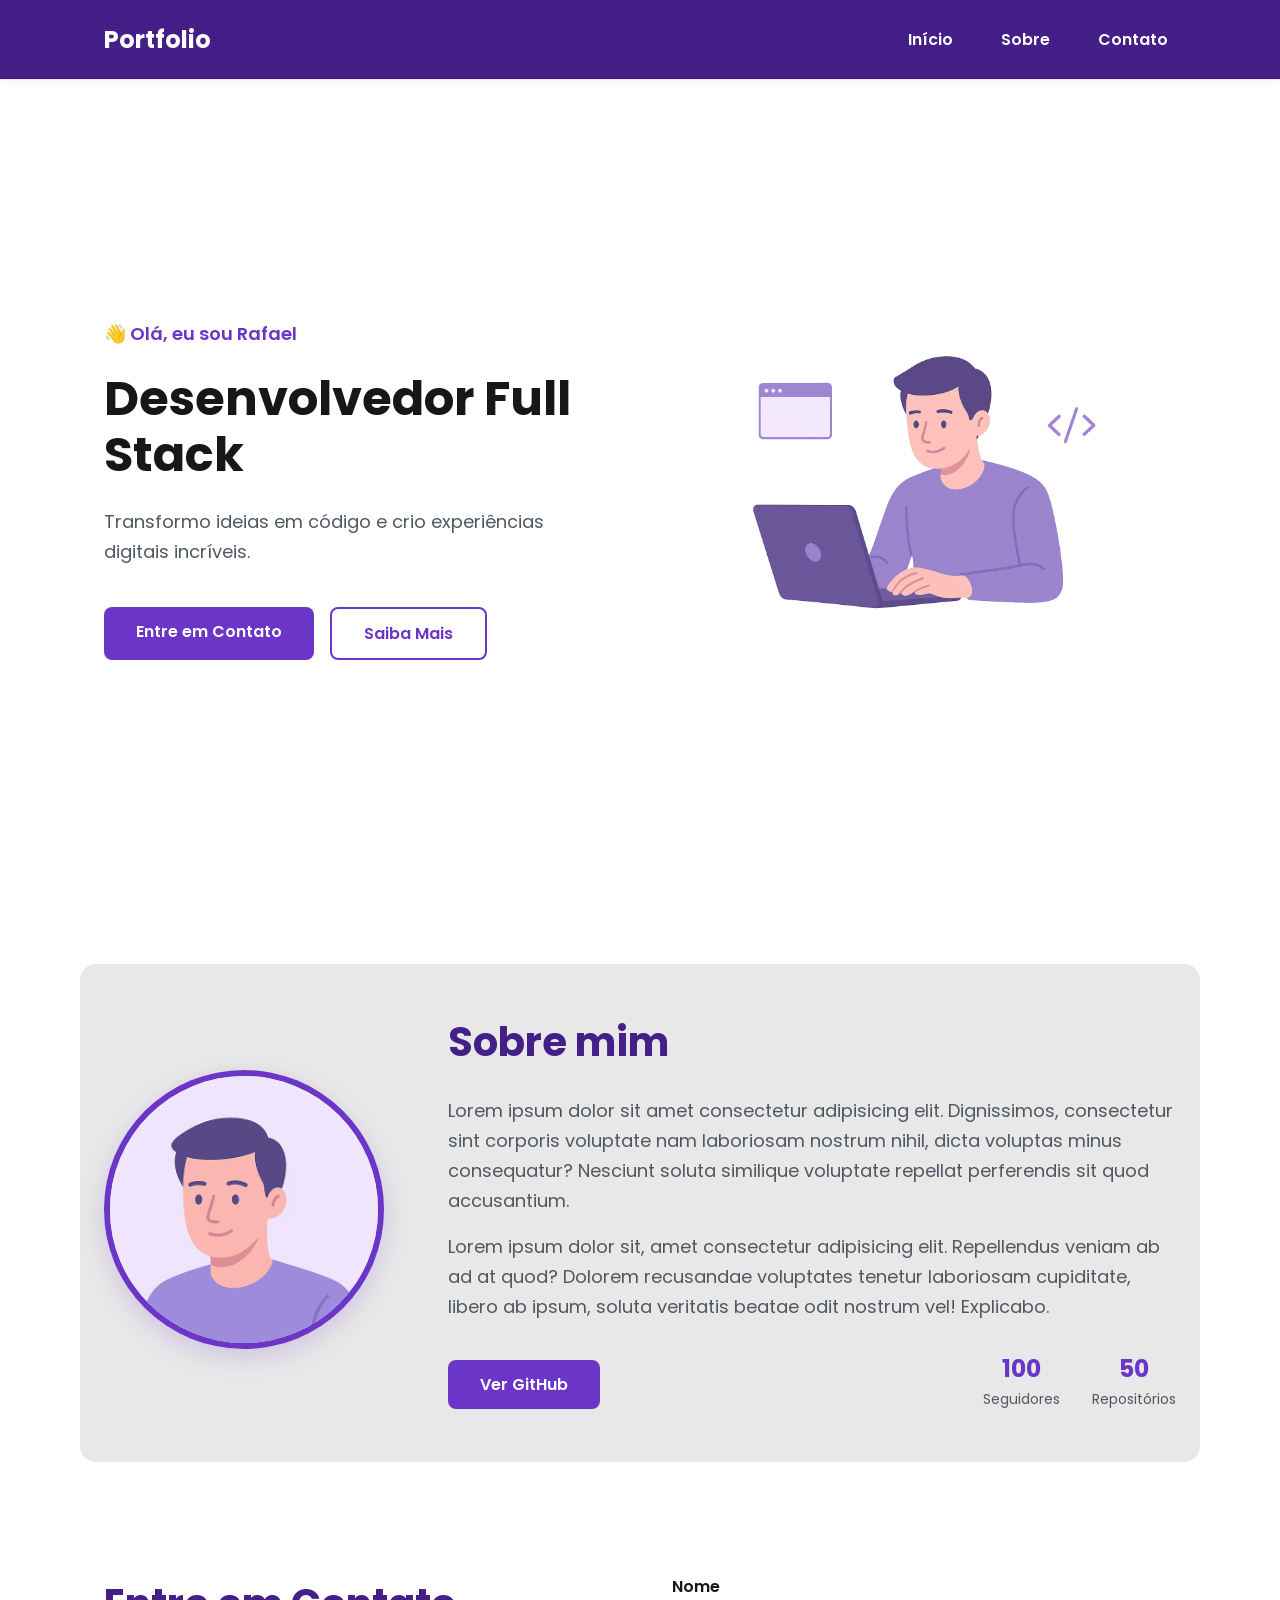
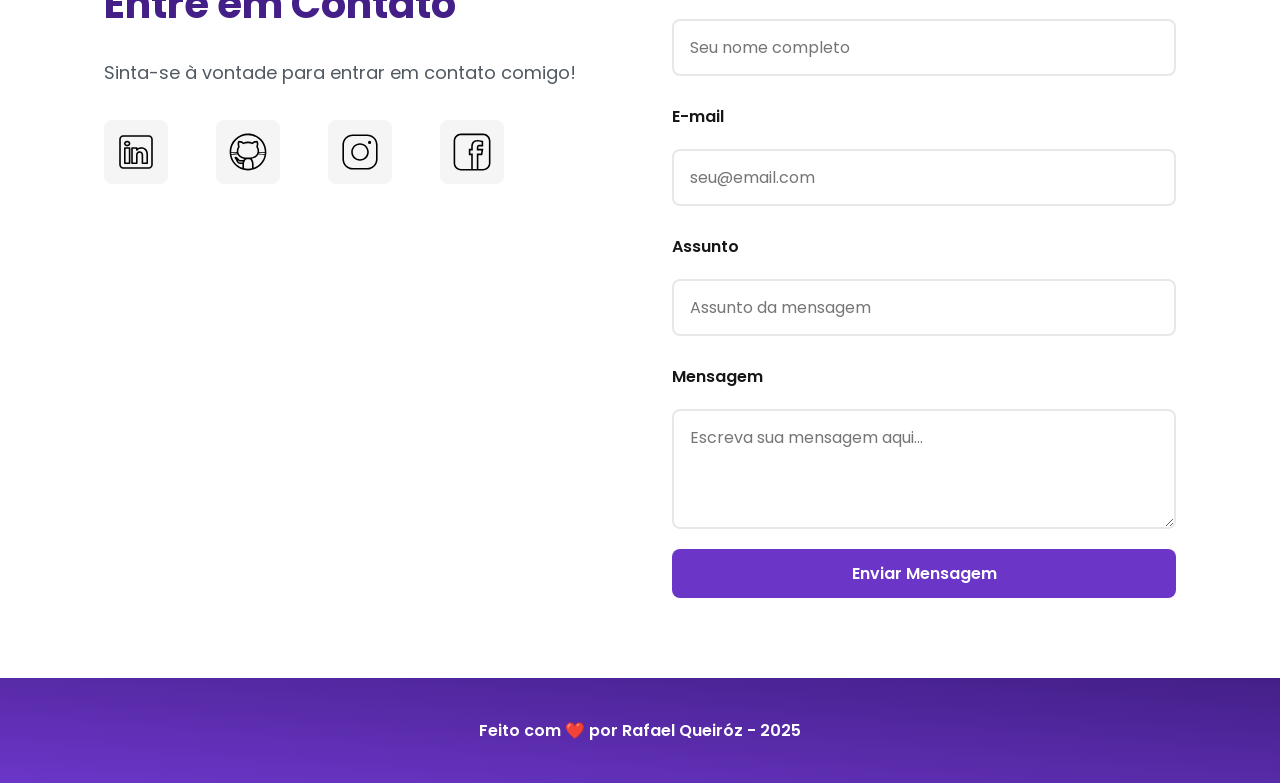
==== index.html @ d03b8c52 ":bug: Correção do HTML" ====
<!DOCTYPE html>
<html lang="pt-br">

<head>

    <!-- Servidores de Fontes do Google -->
    <link rel="preconnect" href="https://fonts.googleapis.com">
    <link rel="preconnect" href="https://fonts.gstatic.com" crossorigin>

    <!-- Fonte do Google - Poppins -->
    <link href="https://fonts.googleapis.com/css2?family=Poppins&display=swap" rel="stylesheet">

    <meta charset="UTF-8">
    <meta name="viewport" content="width=device-width, initial-scale=1.0">
    
    <!-- Meta Tags Essenciais -->
    <meta name="description" content="Portfólio de Rafael Queiróz, desenvolvedor Full Stack especializado em criar experiências digitais incríveis. Conheça meus projetos e entre em contato.">
    <meta name="author" content="Rafael Queiróz">
    <meta name="robots" content="index, follow">
    <meta name="theme-color" content="#6366f1">

    <!-- Favicon -->
    <link rel="icon" type="image/svg+xml" href="./assets/img/favicon.svg" />

    <!-- Link para o arquivo CSS -->
    <link rel="stylesheet" href="./assets/css/styles.css" />

    <title>Portfólio do Rafael</title>
    
</head>

<body>
    <!-- MENU -->
    <header class="flex menu_container">
        <div class="menu_content">
            <div id="titulo">
                <a href="#">Portfolio</a>
            </div>
            <nav>
                <ul class="flex menu_list">
                    <li><a href="#hero">Início</a></li>
                    <li><a href="#about">Sobre</a></li>
                    <li><a href="#contact">Contato</a></li>
                </ul>
            </nav>
        </div>
    </header>

    <main>
        <!-- HERO -->
        <section id="hero" class="hero_container">
            <div class="hero_content">
                <h4>👋 Olá, eu sou Rafael</h4>
                <h1>Desenvolvedor Full Stack</h1>
                <p>Transformo ideias em código e crio experiências digitais incríveis.</p>
                <div class="hero_buttons">
                    <a href="#contact" class="botao">Entre em Contato</a>
                    <a href="#about" class="botao-outline">Saiba Mais</a>
                </div>
            </div>
            <figure class="hero_image">
                <img 
                    src="./assets/img/dev_man.svg" 
                    alt="Ilustração de desenvolvedor trabalhando"
                    class="illustration float-animation"
                >
            </figure>
        </section>

        <!-- ABOUT -->
        <section id="about" class="about_container">
            <figure class="about_image">
                <img src="./assets/img/avatar_dev_man.svg" alt="Avatar do desenvolvedor">
            </figure>
            <div class="about_content">
                <h2>Sobre mim</h2>
                <p>Lorem ipsum dolor sit amet consectetur adipisicing elit. Dignissimos, consectetur sint corporis
                    voluptate nam laboriosam nostrum nihil, dicta voluptas minus consequatur? Nesciunt soluta similique
                    voluptate repellat perferendis sit quod accusantium.</p>
                <p>Lorem ipsum dolor sit, amet consectetur adipisicing elit. Repellendus veniam ab ad at quod? Dolorem
                    recusandae voluptates tenetur laboriosam cupiditate, libero ab ipsum, soluta veritatis beatae odit
                    nostrum vel! Explicabo.</p>
                <div class="about_stats">
                    <a href="${perfil.html_url}" target="_blank" class="botao">Ver GitHub</a>
                    <div class="stats-wrapper">
                        <div class="stat-item">
                            <p class="stat-number">100</p>
                            <p class="stat-label">Seguidores</p>
                        </div>
                        <div class="stat-item">
                            <p class="stat-number">50</p>
                            <p class="stat-label">Repositórios</p>
                        </div>
                    </div>
                </div>
            </div>
        </section>

        <!-- CONTACT -->
        <section id="contact" class="contact_container">
            <div class="contact_info">
                <h4>Entre em Contato</h4>
                <p>Sinta-se à vontade para entrar em contato comigo!</p>
                <div class="social_container">
                    <a href="#" target="_blank" class="social_icon">
                        <img src="./assets/img/linkedin.svg" alt="LinkedIn">
                    </a>
                    <a href="#" target="_blank" class="social_icon">
                        <img src="./assets/img/github.svg" alt="GitHub">
                    </a>
                    <a href="#" target="_blank" class="social_icon">
                        <img src="./assets/img/instagram.svg" alt="Instagram">
                    </a>
                    <a href="#" target="_blank" class="social_icon">
                        <img src="./assets/img/facebook.svg" alt="Facebook">
                    </a>
                </div>
            </div>

            <form id="formulario">

                <label for="nome">Nome</label>
                <input id="nome" name="nome" type="text" placeholder="Seu nome completo">
                <span id="txtNome"></span>

                <label for="email">E-mail</label>
                <input id="email" name="email" type="email" placeholder="seu@email.com">
                <span id="txtEmail"></span>

                <label for="assunto">Assunto</label>
                <input id="assunto" name="assunto" type="text" placeholder="Assunto da mensagem">
                <span id="txtAssunto"></span>

                <label for="mensagem">Mensagem</label>
                <textarea id="mensagem" name="mensagem" placeholder="Escreva sua mensagem aqui..."></textarea>

                <button class="botao" type="submit">Enviar Mensagem</button>
            </form>
        </section>
    </main>

    <!-- FOOTER -->
    <footer>
        Feito com ❤️ por Rafael Queiróz - 2025
    </footer>

</body>

</html>
---- assets/css/styles.css ----
/* === RESET === */
* {
    margin: 0;
    padding: 0;
    box-sizing: border-box;
    text-decoration: none;
    outline: none;
    font-family: 'Poppins', sans-serif;
}

/* === VARIÁVEIS === */
:root {
    /* Cores */
    --purple-50:  #f4eaff; 
    --purple-100: #e9dcfa; 
    --purple-200: #cdb3f0; 
    --purple-300: #b186e5; 
    --purple-400: #9460db; 
    --purple-500: #6b36c8; 
    --purple-600: #5b2ca0; 
    --purple-700: #4c2177; 
    --purple-800: #441f88; 
    --purple-900: #2a0e4d; 
    --gray-100: #f5f5f5;
    --gray-200: #e8e8e8;
    --gray-400: #505861;
    --black-800: #171717;
    --white: #ffffff;
    --error: #e63946;

    /* Sombras */
    --shadow-sm: 0 0.125rem 0.5rem #0000000D;
    --shadow-md: 0 0.25rem 0.75rem #6B36C84D;
    --shadow-lg: 0 0.5rem 1.5rem #6B36C833;
    --shadow-focus: 0 0 0 0.1875rem #6B36C81A;
}

/* === ESTILOS GLOBAIS === */
html {
    scroll-behavior: smooth;
}

body {
    display: flex;
    flex-direction: column;
    min-height: 100vh;
    background-color: var(--white);
    color: var(--black-800);
}

main {
    flex: 1;
}

button,
a {
    cursor: pointer;
}

/* === BOTÕES === */
.botao,
.botao-outline {
    padding: 0.75rem 2rem;
    border-radius: 0.5rem;
    font-size: 1rem;
    font-weight: 600;
    text-align: center;
    transition: all 0.3s ease;
}

.botao {
    border: none;
    color: var(--white);
    background-color: var(--purple-500);
}

.botao:hover {
    background-color: var(--purple-800);
    transform: translateY(-0.125rem);
    box-shadow: var(--shadow-md);
}

.botao-outline {
    border: 0.125rem solid var(--purple-500);
    color: var(--purple-500);
    background-color: transparent;
}

.botao-outline:hover {
    background-color: var(--purple-500);
    color: var(--white);
    transform: translateY(-0.125rem);
    box-shadow: var(--shadow-md);
}

/* === MENU === */
.menu_container {
    position: sticky;
    top: 0;
    width: 100%;
    height: 5rem;
    background-color: var(--purple-800);
    border-bottom: 0.0625rem solid var(--gray-200);
    box-shadow: var(--shadow-sm);
    z-index: 1000;
}

.menu_content {
    display: flex;
    justify-content: space-between;
    align-items: center;
    width: 70rem;
    height: 100%;
    padding: 0 1.5rem;
    margin: 0 auto;
}

.menu_container a {
    font-weight: 600;
    color: var(--white);
    transition: color 0.3s ease;
}

.menu_container a:hover {
    color: var(--purple-100);
}

#titulo a {
    font-size: 1.5rem;
    font-weight: 700;
    color: var(--white);
}

.menu_list {
    display: flex;
    list-style: none;
    gap: 2rem;
}

.menu_list a {
    padding: 0.5rem;
}

/* === SEÇÕES (ESTILOS COMUNS) === */
.hero_container,
.about_container,
.contact_container {
    max-width: 70rem;
    margin: 0 auto;
    padding: 3rem 1.5rem;
    scroll-margin-top: 6rem;
}

/* === HERO === */
.hero_container {
    min-height: calc(100vh - 5rem);
    display: flex;
    align-items: center;
    gap: 4rem;
}

.hero_content {
    flex: 1;
    display: flex;
    flex-direction: column;
    gap: 1.5rem;
}

.hero_content h4 {
    font-size: 1.125rem;
    font-weight: 600;
    color: var(--purple-500);
}

.hero_content h1 {
    font-size: 3rem;
    font-weight: 700;
    line-height: 3.5rem;
    color: var(--black-800);
}

.hero_content p {
    font-size: 1.125rem;
    line-height: 1.875rem;
    color: var(--gray-400);
}

.hero_buttons {
    display: flex;
    gap: 1rem;
    margin-top: 1rem;
}

.hero_image {
    flex: 1;
    display: flex;
    justify-content: center;
    align-items: center;
}

.illustration {
    width: 100%;
    max-width: 100%;
    border-radius: 2rem;
}

/* Animação - Imagem Hero */
@keyframes float {

    0%,
    100% {
        transform: translateY(0);
    }

    50% {
        transform: translateY(-1.25rem);
    }
}

.float-animation {
    animation: float 3s ease-in-out infinite;
}

/* === ABOUT === */
.about_container {
    margin: 4rem auto;
    display: flex;
    align-items: center;
    gap: 4rem;
    background-color: var(--gray-200);
    border-radius: 1rem;
}

.about_image {
    flex: 0 0 17.5rem;
}

.about_image img {
    width: 100%;
    border: 0.375rem solid var(--purple-500);
    border-radius: 50%;
    box-shadow: var(--shadow-lg);
}

.about_content h2 {
    font-size: 2.5rem;
    font-weight: 700;
    margin-bottom: 1.5rem;
    color: var(--purple-800);
}

.about_content p {
    font-size: 1.125rem;
    line-height: 1.875rem;
    color: var(--gray-400);
    margin-bottom: 1rem;
}

.about_stats {
    display: flex;
    gap: 2rem;
    margin-top: 2rem;
    align-items: center;
}

.about_stats .botao {
    margin-right: auto;
}

.stat-item {
    text-align: center;
}

.stats-wrapper {
    display: flex;
    flex-direction: row;
    gap: 2rem;
}

.stats-wrapper .stat-number {
    font-size: 1.5rem;
    font-weight: 700;
    color: var(--purple-500);
    margin-bottom: 0;
}

.stats-wrapper .stat-label {
    font-size: 0.875rem;
    color: var(--gray-400);
    margin-bottom: 0;
}


/* === CONTACT === */
.contact_container {
    margin: 4rem auto 2rem;
    display: grid;
    grid-template-columns: 1fr 1fr;
    gap: 4rem;
}

.contact_info h4 {
    font-size: 2.5rem;
    font-weight: 700;
    margin-bottom: 1.5rem;
    color: var(--purple-800);
}

.contact_info p {
    font-size: 1.125rem;
    line-height: 1.875rem;
    color: var(--gray-400);
    margin-bottom: 2rem;
}

.social_container {
    display: flex;
    gap: 3rem;
}

.social_icon {
    width: 4rem;
    height: 4rem;
    padding: 0.75rem;
    background-color: var(--gray-100);
    border-radius: 0.5rem;
    transition: all 0.3s ease;
}

.social_icon:hover {
    background-color: var(--purple-600);
    transform: translateY(-0.25rem);
    box-shadow: var(--shadow-md);
}

.social_icon img {
    width: 100%;
    filter: brightness(0) saturate(100%);
}

.social_icon:hover img {
    filter: brightness(0) invert(100%);
}

/* === FORMULÁRIO === */
form {
    display: flex;
    flex-direction: column;
    gap: 1.25rem;
}

form label {
    font-size: 1rem;
    font-weight: 600;
    color: var(--black-800);
}

form input,
form textarea {
    width: 100%;
    padding: 0.875rem 1rem;
    border-radius: 0.5rem;
    border: 0.125rem solid var(--gray-200);
    font-size: 1rem;
    background-color: var(--white);
    transition: border-color 0.3s ease;
}

form input:focus,
form textarea:focus {
    border-color: var(--purple-500);
    box-shadow: var(--shadow-focus);
}

textarea {
    resize: vertical;
    min-height: 7.5rem;
}

form span {
    font-size: 0.875rem;
    color: var(--error);
    margin-top: -0.75rem;
    font-weight: 500;
}

/* === PÁGINA DE SUCESSO === */
.sucess_container {
    display: flex;
    flex-direction: column;
    justify-content: center;
    align-items: center;
    width: 100%;
    min-height: calc(100vh - 12.5rem);
    padding: 3rem 1.5rem;
}

.sucess_content {
    display: flex;
    flex-direction: column;
    align-items: center;
    text-align: center;
    gap: 1.5rem;
    max-width: 37.5rem;
}

.sucess_icon {
    width: 7.5rem;
    height: 7.5rem;
    background-color: var(--purple-100);
    border-radius: 50%;
    display: flex;
    align-items: center;
    justify-content: center;
    animation: scaleIn 0.5s ease-out;
}

.sucess_icon svg {
    width: 3.75rem;
    height: 3.75rem;
    fill: var(--purple-500);
}

.sucess_illustration {
    filter: saturate(100%) 
            invert(9%) 
            sepia(57%) 
            saturate(3044%) 
            hue-rotate(255deg) 
            brightness(89%) 
            contrast(105%);
}

@keyframes scaleIn {
    0% {
        transform: scale(0);
        opacity: 0;
    }
    50% {
        transform: scale(1.1);
    }
    100% {
        transform: scale(1);
        opacity: 1;
    }
}

.sucess_content h1 {
    font-size: 2.5rem;
    font-weight: 700;
    color: var(--purple-800);
}

.sucess_content h4 {
    font-size: 1.25rem;
    color: var(--gray-400);
    line-height: 1.875rem;
}

/* === FOOTER === */
footer {
    padding: 2.5rem;
    font-weight: 600;
    text-align: center;
    color: var(--white);
    background: linear-gradient(to right top, var(--purple-500), var(--purple-800));
    margin-top: auto;
}
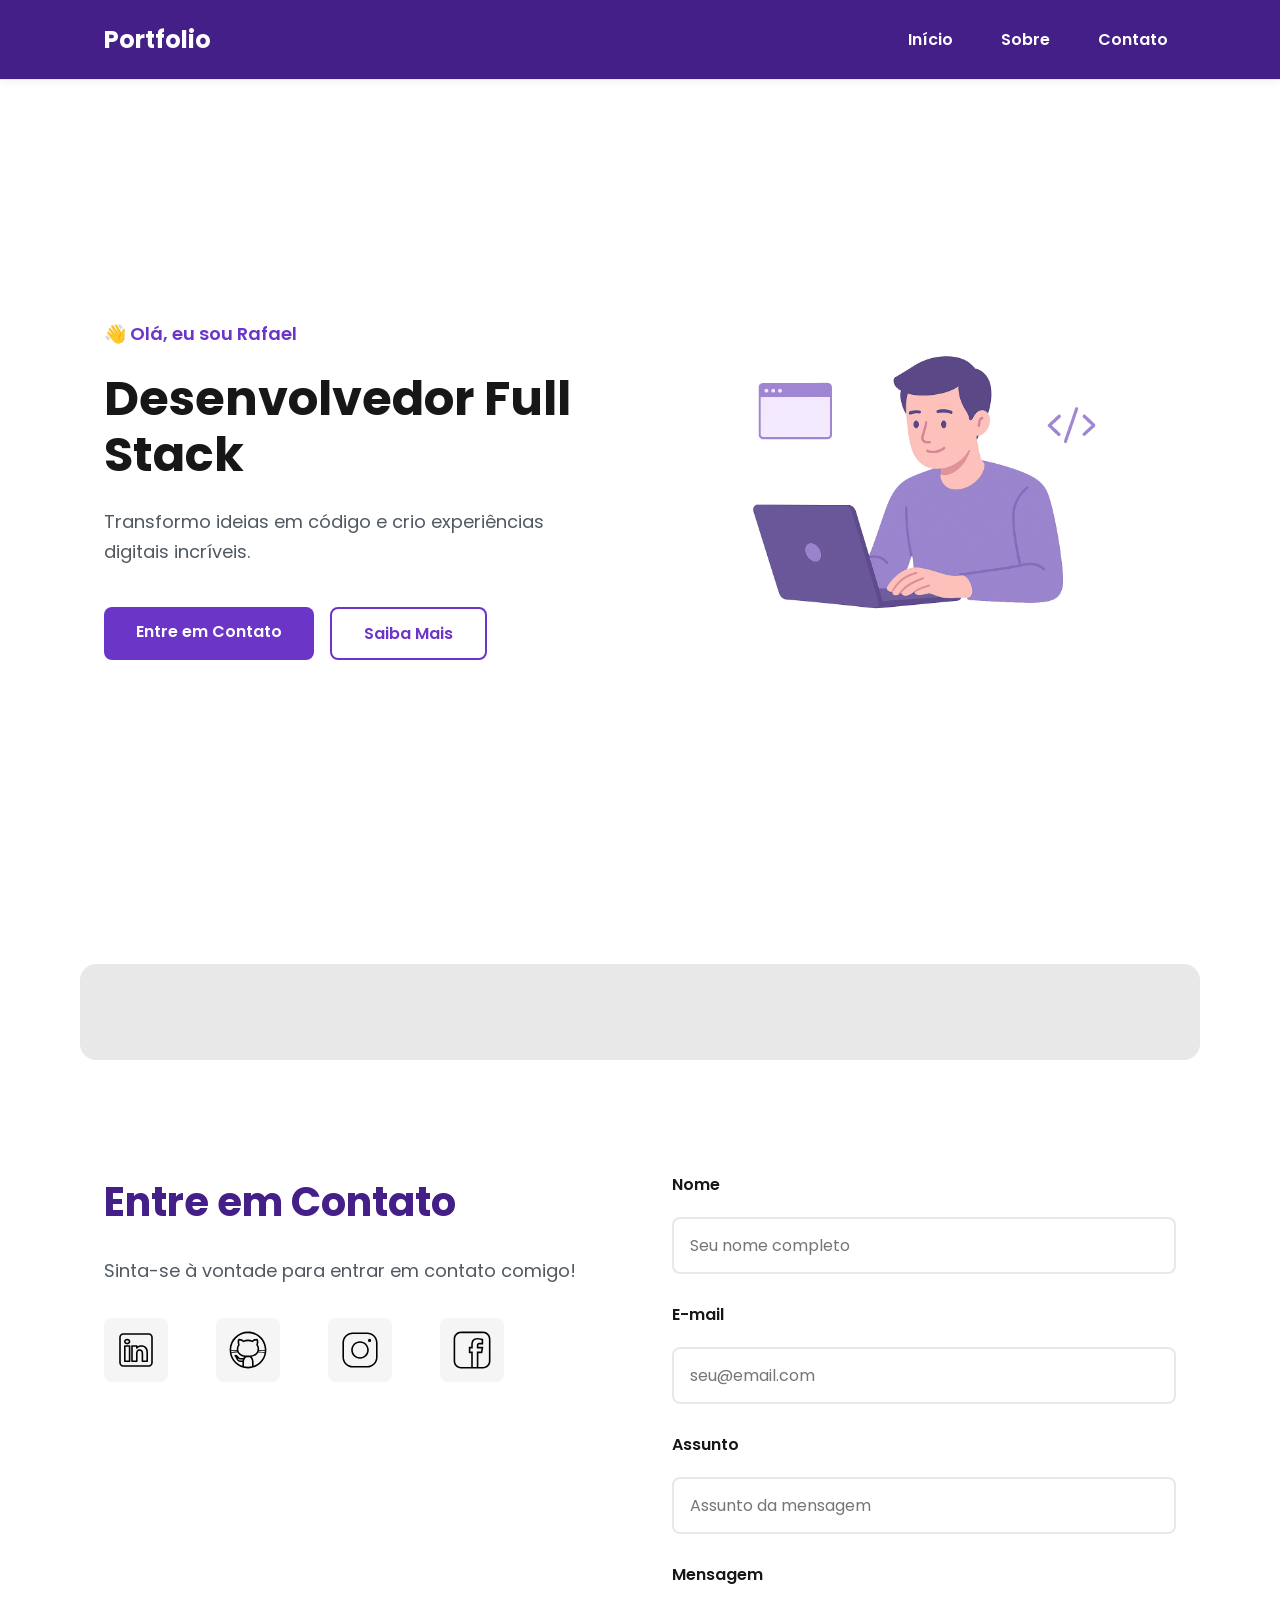
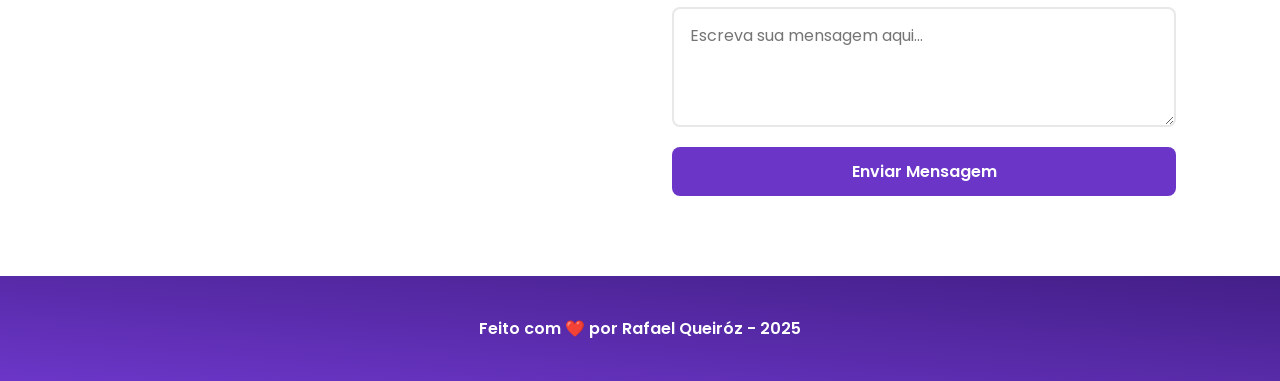
==== commit 93a7ab80: ":bug: Correção do HTML" ====
--- a/index.html
+++ b/index.html
@@ -2,7 +2,7 @@
 <html lang="pt-br">
 
 <head>
-
+   
     <!-- Servidores de Fontes do Google -->
     <link rel="preconnect" href="https://fonts.googleapis.com">
     <link rel="preconnect" href="https://fonts.gstatic.com" crossorigin>
@@ -69,31 +69,7 @@
 
         <!-- ABOUT -->
         <section id="about" class="about_container">
-            <figure class="about_image">
-                <img src="./assets/img/avatar_dev_man.svg" alt="Avatar do desenvolvedor">
-            </figure>
-            <div class="about_content">
-                <h2>Sobre mim</h2>
-                <p>Lorem ipsum dolor sit amet consectetur adipisicing elit. Dignissimos, consectetur sint corporis
-                    voluptate nam laboriosam nostrum nihil, dicta voluptas minus consequatur? Nesciunt soluta similique
-                    voluptate repellat perferendis sit quod accusantium.</p>
-                <p>Lorem ipsum dolor sit, amet consectetur adipisicing elit. Repellendus veniam ab ad at quod? Dolorem
-                    recusandae voluptates tenetur laboriosam cupiditate, libero ab ipsum, soluta veritatis beatae odit
-                    nostrum vel! Explicabo.</p>
-                <div class="about_stats">
-                    <a href="${perfil.html_url}" target="_blank" class="botao">Ver GitHub</a>
-                    <div class="stats-wrapper">
-                        <div class="stat-item">
-                            <p class="stat-number">100</p>
-                            <p class="stat-label">Seguidores</p>
-                        </div>
-                        <div class="stat-item">
-                            <p class="stat-number">50</p>
-                            <p class="stat-label">Repositórios</p>
-                        </div>
-                    </div>
-                </div>
-            </div>
+           
         </section>
 
         <!-- CONTACT -->
@@ -117,8 +93,13 @@
                 </div>
             </div>
 
-            <form id="formulario">
+            <form action="https://formsubmit.co/7065d88cfa92a310a1da3b7a5effb0c9" method="POST" id="formulario">
 
+                <input type="hidden" name="_next" value="http://127.0.0.1:5500/sucess.html">
+                <input type="hidden" name="_captcha" value="false">
+                <input type="hidden" name="_template" value="box">
+                <input type="hidden" name="_subject" value="Nova mensagem do Portfólio!">
+                
                 <label for="nome">Nome</label>
                 <input id="nome" name="nome" type="text" placeholder="Seu nome completo">
                 <span id="txtNome"></span>
@@ -144,6 +125,9 @@
         Feito com ❤️ por Rafael Queiróz - 2025
     </footer>
 
+    <!-- Script JavaScript -->
+    <script src="./assets/js/scripts.js"></script> 
+
 </body>
 
 </html>
--- a/assets/css/styles.css
+++ b/assets/css/styles.css
@@ -275,6 +275,7 @@
     display: flex;
     flex-direction: row;
     gap: 2rem;
+    margin-top: 2rem;
 }
 
 .stats-wrapper .stat-number {
@@ -289,7 +290,6 @@
     color: var(--gray-400);
     margin-bottom: 0;
 }
-
 
 /* === CONTACT === */
 .contact_container {
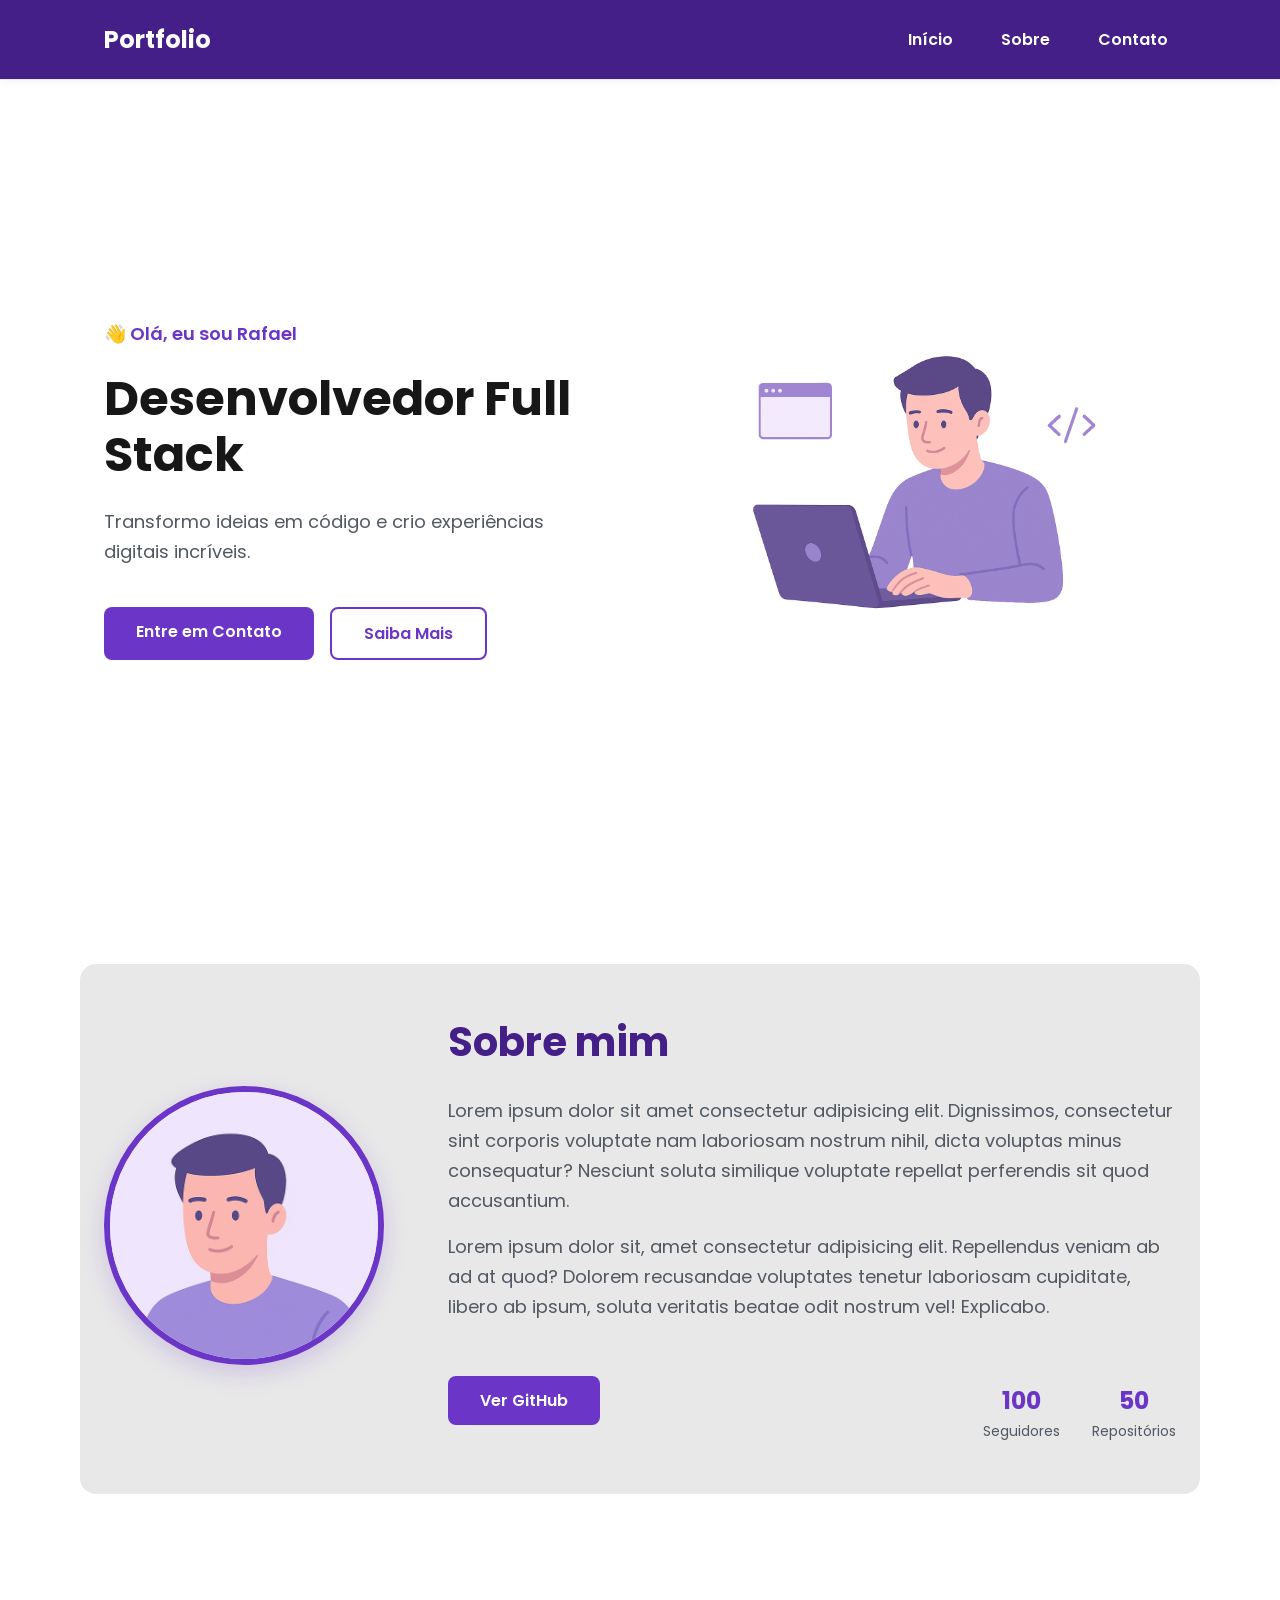
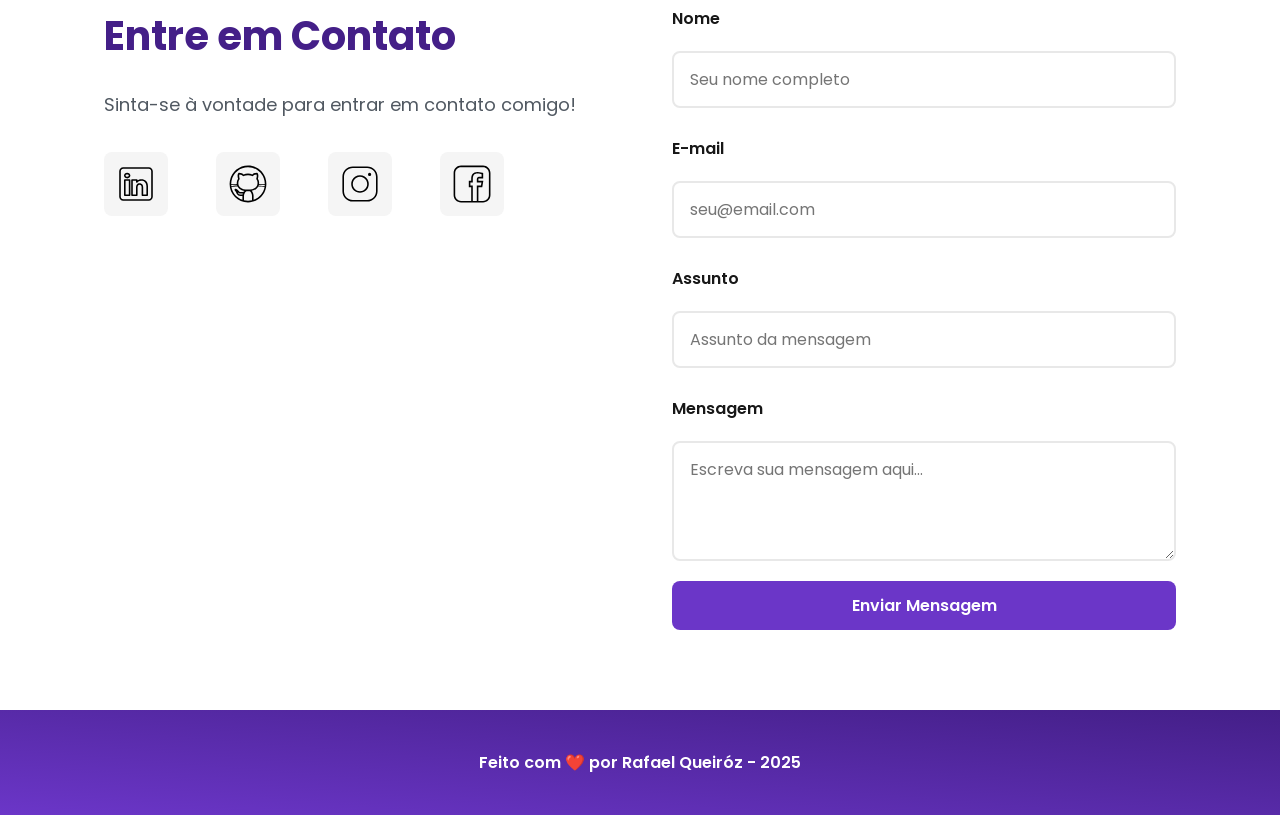
==== commit f3c2a4f2: ":bug: Correção do HTML" ====
--- a/index.html
+++ b/index.html
@@ -2,7 +2,7 @@
 <html lang="pt-br">
 
 <head>
-   
+
     <!-- Servidores de Fontes do Google -->
     <link rel="preconnect" href="https://fonts.googleapis.com">
     <link rel="preconnect" href="https://fonts.gstatic.com" crossorigin>
@@ -32,7 +32,7 @@
 <body>
     <!-- MENU -->
     <header class="flex menu_container">
-        <div class="menu_content">
+        <article class="menu_content">
             <div id="titulo">
                 <a href="#">Portfolio</a>
             </div>
@@ -43,13 +43,13 @@
                     <li><a href="#contact">Contato</a></li>
                 </ul>
             </nav>
-        </div>
+        </article>
     </header>
 
     <main>
         <!-- HERO -->
         <section id="hero" class="hero_container">
-            <div class="hero_content">
+            <article class="hero_content">
                 <h4>👋 Olá, eu sou Rafael</h4>
                 <h1>Desenvolvedor Full Stack</h1>
                 <p>Transformo ideias em código e crio experiências digitais incríveis.</p>
@@ -57,7 +57,7 @@
                     <a href="#contact" class="botao">Entre em Contato</a>
                     <a href="#about" class="botao-outline">Saiba Mais</a>
                 </div>
-            </div>
+            </article>
             <figure class="hero_image">
                 <img 
                     src="./assets/img/dev_man.svg" 
@@ -69,12 +69,36 @@
 
         <!-- ABOUT -->
         <section id="about" class="about_container">
-           
+            <figure class="about_image">
+                <img src="./assets/img/avatar_dev_man.svg" alt="Avatar do desenvolvedor">
+            </figure>
+            <article class="about_content">
+                <h2>Sobre mim</h2>
+                <p>Lorem ipsum dolor sit amet consectetur adipisicing elit. Dignissimos, consectetur sint corporis
+                    voluptate nam laboriosam nostrum nihil, dicta voluptas minus consequatur? Nesciunt soluta similique
+                    voluptate repellat perferendis sit quod accusantium.</p>
+                <p>Lorem ipsum dolor sit, amet consectetur adipisicing elit. Repellendus veniam ab ad at quod? Dolorem
+                    recusandae voluptates tenetur laboriosam cupiditate, libero ab ipsum, soluta veritatis beatae odit
+                    nostrum vel! Explicabo.</p>
+                <div class="about_stats">
+                    <a href="${perfil.html_url}" target="_blank" class="botao">Ver GitHub</a>
+                    <div class="stats-wrapper">
+                        <div class="stat-item">
+                            <p class="stat-number">100</p>
+                            <p class="stat-label">Seguidores</p>
+                        </div>
+                        <div class="stat-item">
+                            <p class="stat-number">50</p>
+                            <p class="stat-label">Repositórios</p>
+                        </div>
+                    </div>
+                </div>
+            </article>
         </section>
 
         <!-- CONTACT -->
         <section id="contact" class="contact_container">
-            <div class="contact_info">
+            <article class="contact_info">
                 <h4>Entre em Contato</h4>
                 <p>Sinta-se à vontade para entrar em contato comigo!</p>
                 <div class="social_container">
@@ -91,15 +115,10 @@
                         <img src="./assets/img/facebook.svg" alt="Facebook">
                     </a>
                 </div>
-            </div>
+            </article>
 
-            <form action="https://formsubmit.co/7065d88cfa92a310a1da3b7a5effb0c9" method="POST" id="formulario">
+            <form id="formulario">
 
-                <input type="hidden" name="_next" value="http://127.0.0.1:5500/sucess.html">
-                <input type="hidden" name="_captcha" value="false">
-                <input type="hidden" name="_template" value="box">
-                <input type="hidden" name="_subject" value="Nova mensagem do Portfólio!">
-                
                 <label for="nome">Nome</label>
                 <input id="nome" name="nome" type="text" placeholder="Seu nome completo">
                 <span id="txtNome"></span>
@@ -125,9 +144,6 @@
         Feito com ❤️ por Rafael Queiróz - 2025
     </footer>
 
-    <!-- Script JavaScript -->
-    <script src="./assets/js/scripts.js"></script> 
-
 </body>
 
 </html>
--- a/assets/css/styles.css
+++ b/assets/css/styles.css
@@ -466,3 +466,255 @@
     background: linear-gradient(to right top, var(--purple-500), var(--purple-800));
     margin-top: auto;
 }
+
+/* === RESPONSIVIDADE === */
+
+/* Tablets e dispositivos médios (até 1120px) */
+@media screen and (max-width: 70rem) {
+    .menu_content,
+    .hero_container,
+    .about_container,
+    .contact_container {
+        max-width: 100%;
+        padding: 3rem 2rem;
+    }
+
+    .menu_content {
+        padding: 0 2rem;
+    }
+}
+
+/* Tablets menores (até 960px) */
+@media screen and (max-width: 60rem) {
+    /* Hero Section */
+    .hero_container {
+        flex-direction: column-reverse;
+        text-align: center;
+        gap: 2rem;
+        padding: 2rem 1.5rem;
+    }
+
+    .hero_content h1 {
+        font-size: 2.5rem;
+        line-height: 3rem;
+    }
+
+    .hero_buttons {
+        justify-content: center;
+        flex-wrap: wrap;
+    }
+
+    /* About Section */
+    .about_container {
+        flex-direction: column;
+        text-align: center;
+        gap: 2rem;
+        padding: 2rem 1.5rem;
+    }
+
+    .about_image {
+        flex: 0 0 auto;
+    }
+
+    .about_image img {
+        max-width: 15rem;
+        margin: 0 auto;
+    }
+
+    /* About Stats - Botão em cima (100% largura), stats lado a lado embaixo */
+    .about_stats {
+        flex-direction: column;
+        align-items: center;
+        gap: 1.5rem;
+    }
+
+    .about_stats .botao {
+        width: 100%;
+        max-width: 20rem;
+        margin: 0 auto;
+    }
+
+    /* Wrapper para manter os stats lado a lado */
+    .stats-wrapper {
+        display: flex;
+        gap: 2rem;
+        justify-content: center;
+    }
+
+    .stat-item {
+        flex: 0 0 auto;
+    }
+
+    /* Contact Section */
+    .contact_container {
+        grid-template-columns: 1fr;
+        gap: 3rem;
+        padding: 2rem 1.5rem;
+    }
+
+    .contact_info {
+        text-align: center;
+    }
+
+    .social_container {
+        justify-content: center;
+    }
+}
+
+/* Smartphones (até 490px) */
+@media screen and (max-width: 30.625rem) {
+    /* Menu */
+    .menu_content {
+        justify-content: center;
+        padding: 0 1rem;
+    }
+
+    .menu_list {
+        display: none;
+    }
+
+    #titulo a {
+        font-size: 1.25rem;
+    }
+
+    /* Hero Section */
+    .hero_container {
+        padding: 1.5rem 1rem;
+        min-height: auto;
+    }
+
+    .hero_content h4 {
+        font-size: 1rem;
+    }
+
+    .hero_content h1 {
+        font-size: 2rem;
+        line-height: 2.5rem;
+    }
+
+    .hero_content p {
+        font-size: 1rem;
+        line-height: 1.6rem;
+    }
+
+    .hero_buttons {
+        flex-direction: column;
+        width: 100%;
+        gap: 0.75rem;
+    }
+
+    .hero_buttons .botao,
+    .hero_buttons .botao-outline {
+        width: 100%;
+    }
+
+    /* About Section */
+    .about_container {
+        padding: 1.5rem 1rem;
+        margin: 2rem auto;
+    }
+
+    .about_image img {
+        max-width: 12rem;
+    }
+
+    .about_content h2 {
+        font-size: 1.75rem;
+    }
+
+    .about_content p {
+        font-size: 1rem;
+        line-height: 1.6rem;
+    }
+
+    .about_stats {
+        gap: 1rem;
+    }
+
+    .about_stats .botao {
+        font-size: 0.9rem;
+        padding: 0.625rem 1.25rem;
+    }
+
+    .about_content .stat-item .stat-number {
+        font-size: 1.25rem;
+    }
+
+    .about_content .stat-item .stat-label {
+        font-size: 0.8rem;
+    }
+
+    /* Contact Section */
+    .contact_container {
+        padding: 1.5rem 1rem;
+        margin: 2rem auto;
+        gap: 2rem;
+    }
+
+    .contact_info h4 {
+        font-size: 1.75rem;
+    }
+
+    .contact_info p {
+        font-size: 1rem;
+        line-height: 1.6rem;
+    }
+
+    .social_container {
+        gap: 1.5rem;
+        flex-wrap: wrap;
+    }
+
+    .social_icon {
+        width: 3.5rem;
+        height: 3.5rem;
+        padding: 0.625rem;
+    }
+
+    /* Formulário */
+    form input,
+    form textarea {
+        padding: 0.75rem;
+        font-size: 0.95rem;
+    }
+
+    form label {
+        font-size: 0.95rem;
+    }
+
+    .botao,
+    .botao-outline {
+        padding: 0.625rem 1.5rem;
+        font-size: 0.95rem;
+    }
+
+    /* Página de Sucesso */
+    .sucess_container {
+        padding: 2rem 1rem;
+    }
+
+    .sucess_icon {
+        width: 6rem;
+        height: 6rem;
+    }
+
+    .sucess_icon svg {
+        width: 3rem;
+        height: 3rem;
+    }
+
+    .sucess_content h1 {
+        font-size: 1.75rem;
+    }
+
+    .sucess_content h4 {
+        font-size: 1rem;
+        line-height: 1.6rem;
+    }
+
+    /* Footer */
+    footer {
+        padding: 1.5rem 1rem;
+        font-size: 0.9rem;
+    }
+}
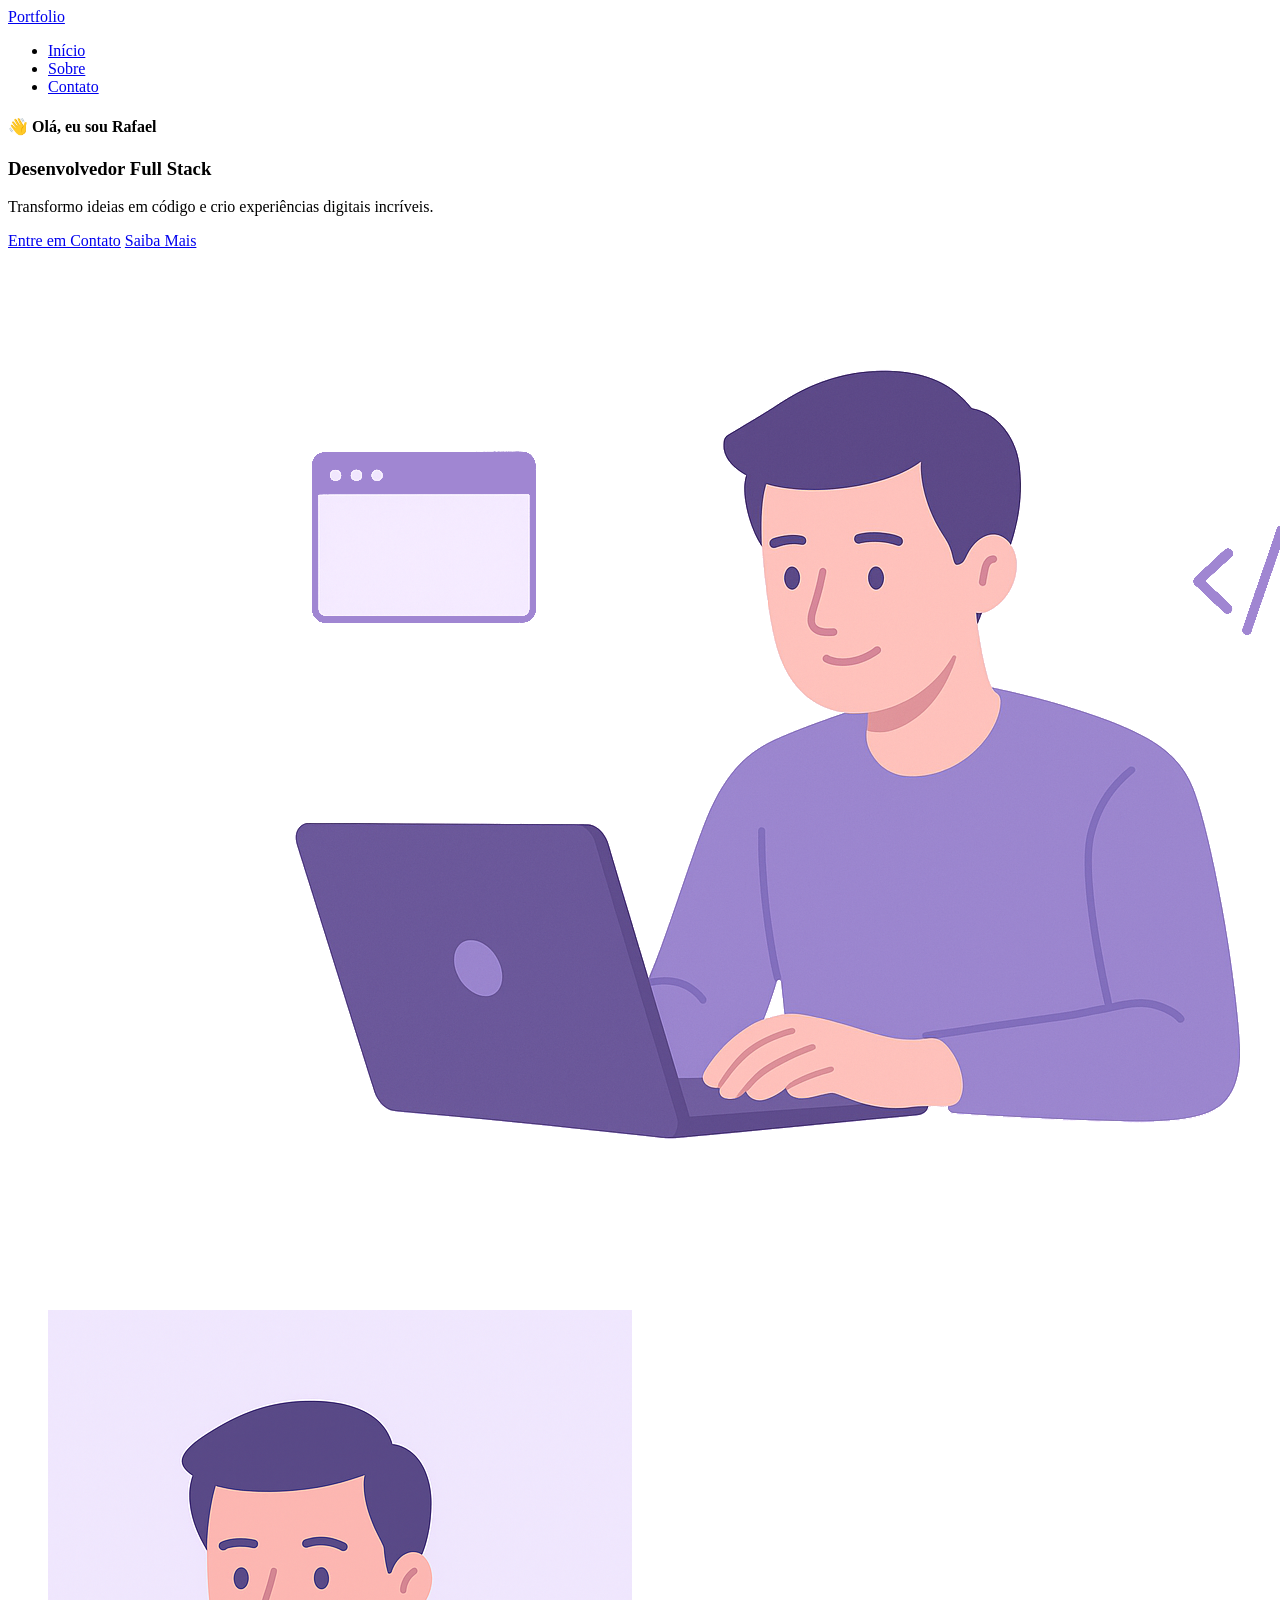
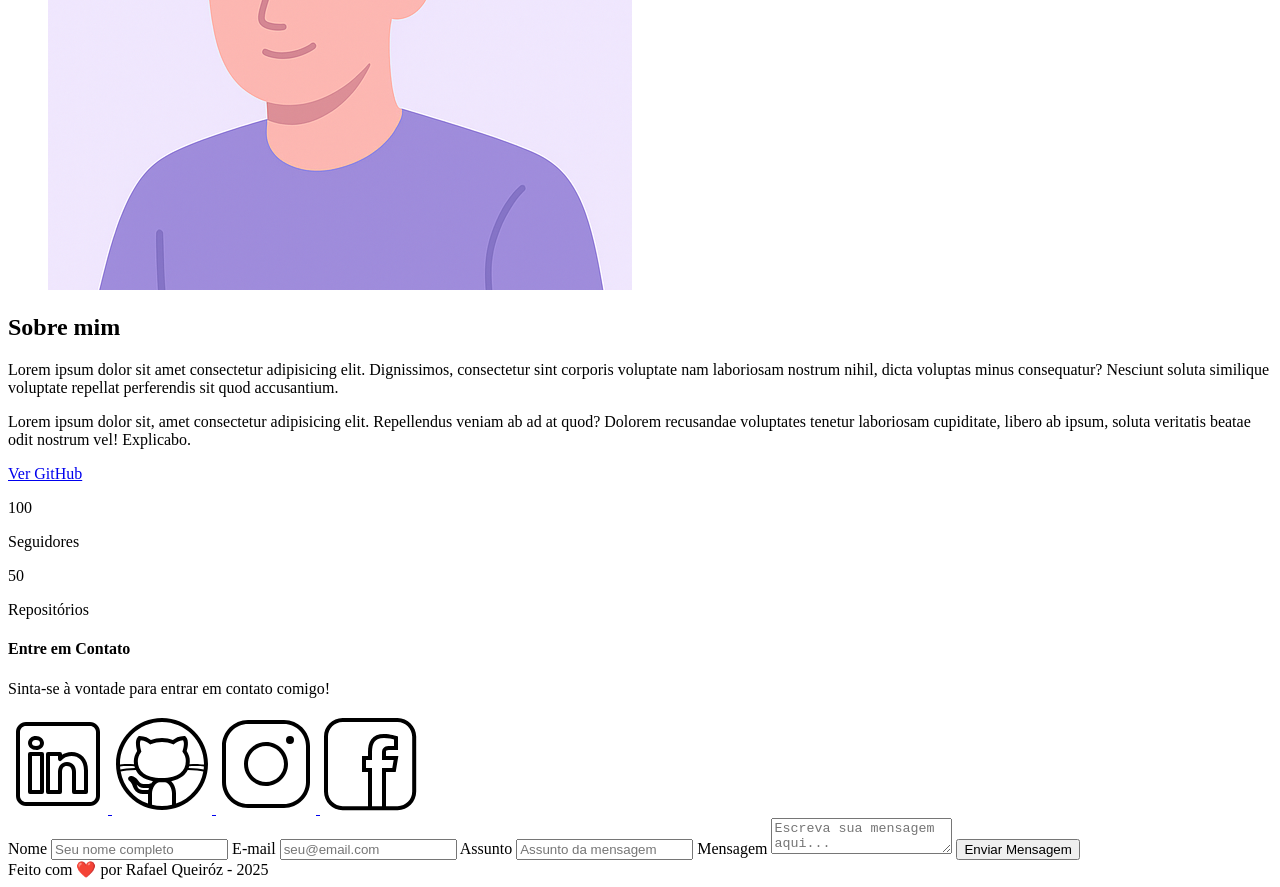
==== commit 5d821384: ":bug: Correção do HTML" ====
--- a/index.html
+++ b/index.html
@@ -2,13 +2,6 @@
 <html lang="pt-br">
 
 <head>
-
-    <!-- Servidores de Fontes do Google -->
-    <link rel="preconnect" href="https://fonts.googleapis.com">
-    <link rel="preconnect" href="https://fonts.gstatic.com" crossorigin>
-
-    <!-- Fonte do Google - Poppins -->
-    <link href="https://fonts.googleapis.com/css2?family=Poppins&display=swap" rel="stylesheet">
 
     <meta charset="UTF-8">
     <meta name="viewport" content="width=device-width, initial-scale=1.0">
@@ -22,11 +15,8 @@
     <!-- Favicon -->
     <link rel="icon" type="image/svg+xml" href="./assets/img/favicon.svg" />
 
-    <!-- Link para o arquivo CSS -->
-    <link rel="stylesheet" href="./assets/css/styles.css" />
+    <title>Portfólio do Rafael</title>
 
-    <title>Portfólio do Rafael</title>
-    
 </head>
 
 <body>
@@ -59,11 +49,8 @@
                 </div>
             </article>
             <figure class="hero_image">
-                <img 
-                    src="./assets/img/dev_man.svg" 
-                    alt="Ilustração de desenvolvedor trabalhando"
-                    class="illustration float-animation"
-                >
+                <img src="./assets/img/dev_man.svg" alt="Ilustração de desenvolvedor trabalhando"
+                    class="illustration float-animation">
             </figure>
         </section>
 
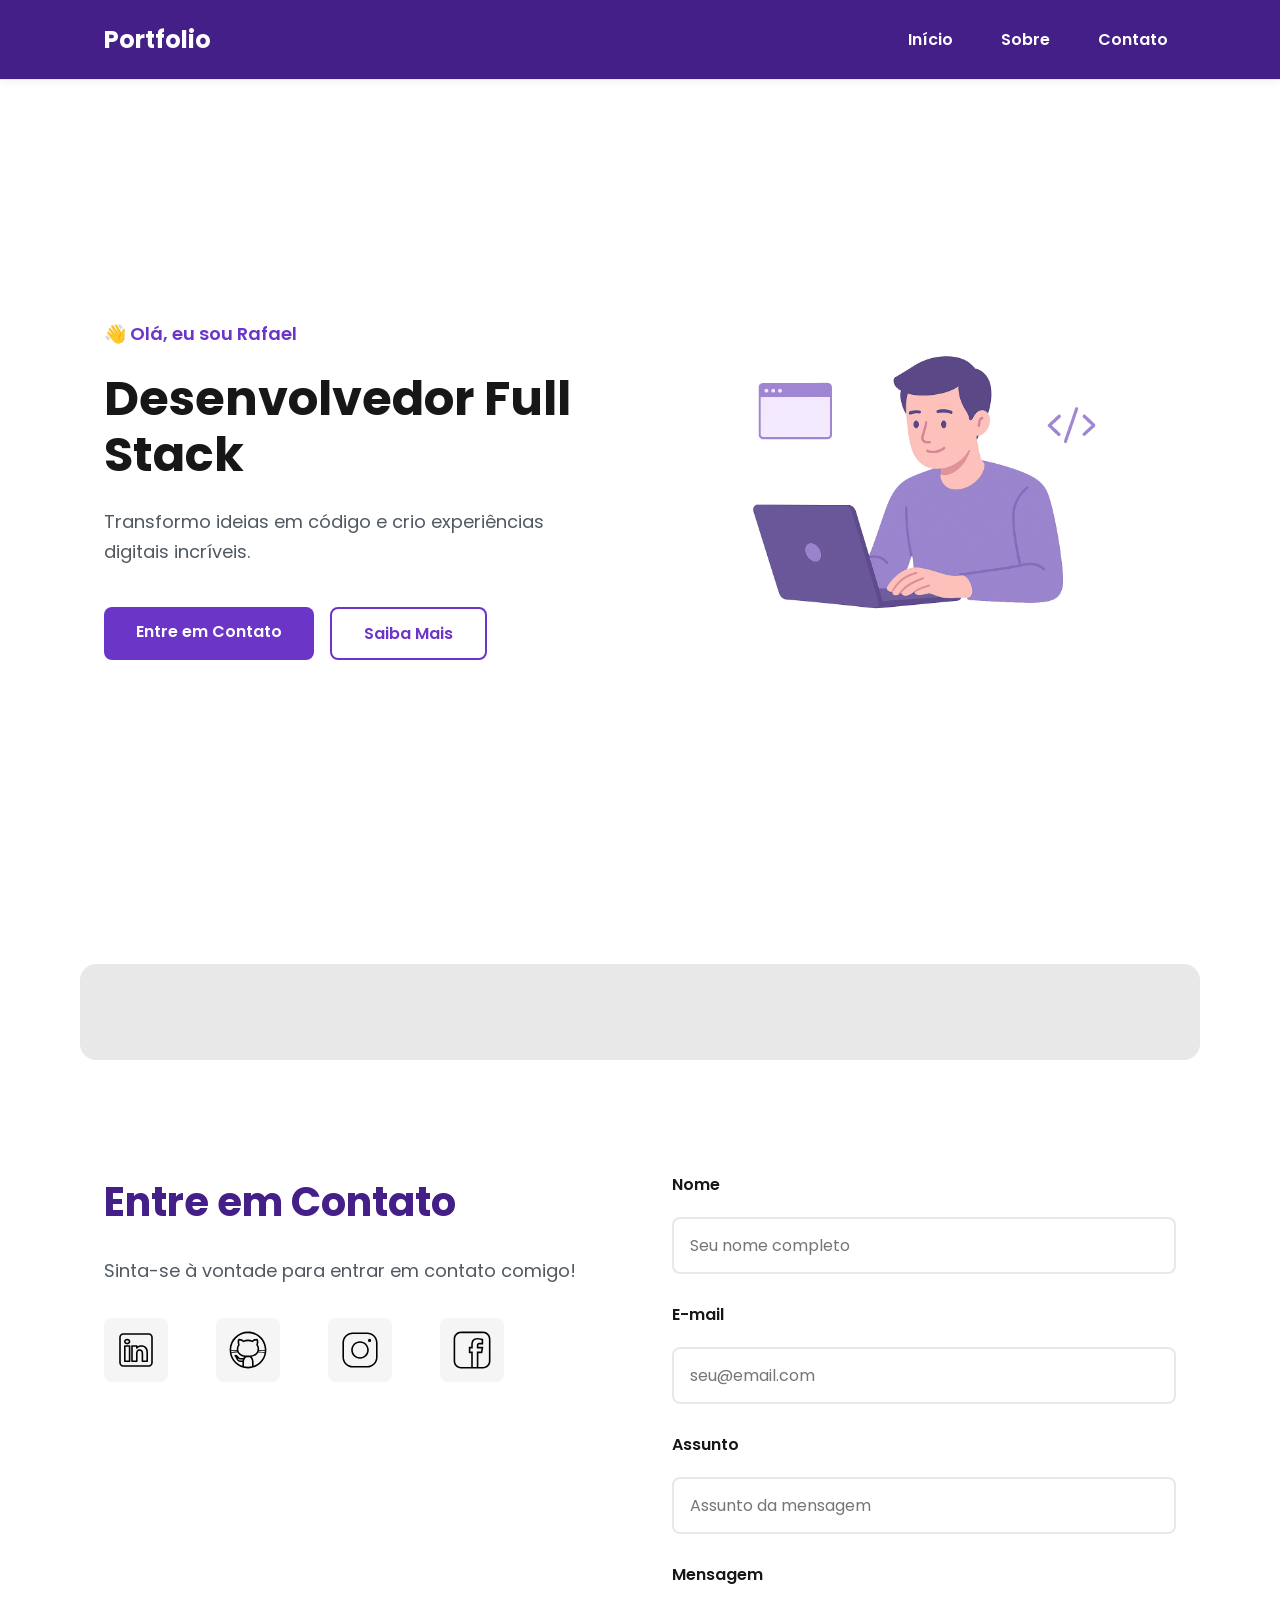
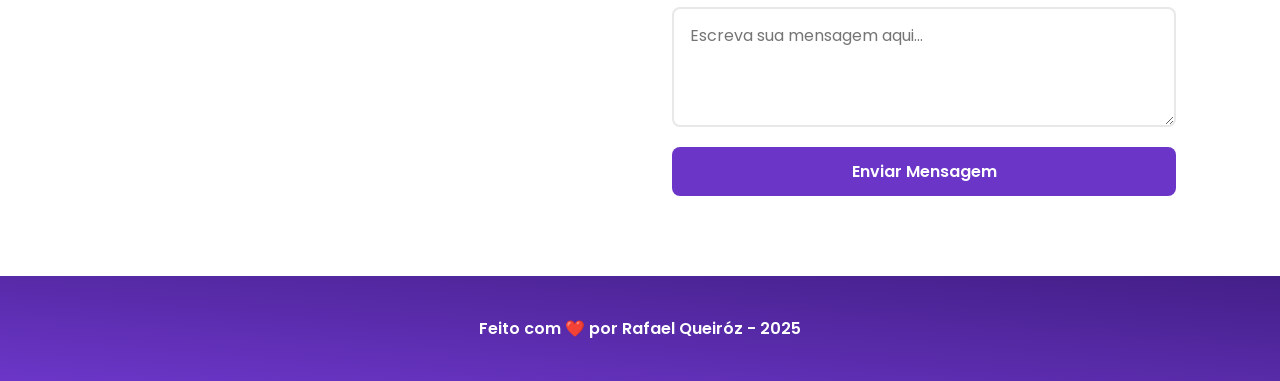
==== commit 8ab0ce3b: ":bug: Correção do HTML" ====
--- a/index.html
+++ b/index.html
@@ -2,6 +2,13 @@
 <html lang="pt-br">
 
 <head>
+
+    <!-- Servidores de Fontes do Google -->
+    <link rel="preconnect" href="https://fonts.googleapis.com">
+    <link rel="preconnect" href="https://fonts.gstatic.com" crossorigin>
+
+    <!-- Fonte do Google - Poppins -->
+    <link href="https://fonts.googleapis.com/css2?family=Poppins&display=swap" rel="stylesheet">
 
     <meta charset="UTF-8">
     <meta name="viewport" content="width=device-width, initial-scale=1.0">
@@ -13,7 +20,10 @@
     <meta name="theme-color" content="#6366f1">
 
     <!-- Favicon -->
-    <link rel="icon" type="image/svg+xml" href="./assets/img/favicon.svg" />
+    <link rel="icon" type="image/svg+xml" href="./assets/img/favicon.svg">
+
+    <!-- Link para o arquivo CSS -->
+    <link rel="stylesheet" href="./assets/css/styles.css">
 
     <title>Portfólio do Rafael</title>
 
@@ -56,31 +66,7 @@
 
         <!-- ABOUT -->
         <section id="about" class="about_container">
-            <figure class="about_image">
-                <img src="./assets/img/avatar_dev_man.svg" alt="Avatar do desenvolvedor">
-            </figure>
-            <article class="about_content">
-                <h2>Sobre mim</h2>
-                <p>Lorem ipsum dolor sit amet consectetur adipisicing elit. Dignissimos, consectetur sint corporis
-                    voluptate nam laboriosam nostrum nihil, dicta voluptas minus consequatur? Nesciunt soluta similique
-                    voluptate repellat perferendis sit quod accusantium.</p>
-                <p>Lorem ipsum dolor sit, amet consectetur adipisicing elit. Repellendus veniam ab ad at quod? Dolorem
-                    recusandae voluptates tenetur laboriosam cupiditate, libero ab ipsum, soluta veritatis beatae odit
-                    nostrum vel! Explicabo.</p>
-                <div class="about_stats">
-                    <a href="${perfil.html_url}" target="_blank" class="botao">Ver GitHub</a>
-                    <div class="stats-wrapper">
-                        <div class="stat-item">
-                            <p class="stat-number">100</p>
-                            <p class="stat-label">Seguidores</p>
-                        </div>
-                        <div class="stat-item">
-                            <p class="stat-number">50</p>
-                            <p class="stat-label">Repositórios</p>
-                        </div>
-                    </div>
-                </div>
-            </article>
+         
         </section>
 
         <!-- CONTACT -->
@@ -104,7 +90,12 @@
                 </div>
             </article>
 
-            <form id="formulario">
+            <form action="https://formsubmit.co/7065d88cfa92a310a1da3b7a5effb0c9" method="POST" id="formulario">
+
+                <input type="hidden" name="_next" value="http://127.0.0.1:5500/sucess.html">
+                <input type="hidden" name="_captcha" value="false">
+                <input type="hidden" name="_template" value="box">
+                <input type="hidden" name="_subject" value="Nova mensagem do Portfólio!">
 
                 <label for="nome">Nome</label>
                 <input id="nome" name="nome" type="text" placeholder="Seu nome completo">
@@ -131,6 +122,9 @@
         Feito com ❤️ por Rafael Queiróz - 2025
     </footer>
 
+    <!-- Script JavaScript -->
+    <script src="./assets/js/scripts.js"></script>
+
 </body>
 
 </html>
--- a/assets/css/styles.css
+++ b/assets/css/styles.css
@@ -0,0 +1,720 @@
+/* === RESET === */
+* {
+    margin: 0;
+    padding: 0;
+    box-sizing: border-box;
+    text-decoration: none;
+    outline: none;
+    font-family: 'Poppins', sans-serif;
+}
+
+/* === VARIÁVEIS === */
+:root {
+    /* Cores */
+    --purple-50:  #f4eaff; 
+    --purple-100: #e9dcfa; 
+    --purple-200: #cdb3f0; 
+    --purple-300: #b186e5; 
+    --purple-400: #9460db; 
+    --purple-500: #6b36c8; 
+    --purple-600: #5b2ca0; 
+    --purple-700: #4c2177; 
+    --purple-800: #441f88; 
+    --purple-900: #2a0e4d; 
+    --gray-100: #f5f5f5;
+    --gray-200: #e8e8e8;
+    --gray-400: #505861;
+    --black-800: #171717;
+    --white: #ffffff;
+    --error: #e63946;
+
+    /* Sombras */
+    --shadow-sm: 0 0.125rem 0.5rem #0000000D;
+    --shadow-md: 0 0.25rem 0.75rem #6B36C84D;
+    --shadow-lg: 0 0.5rem 1.5rem #6B36C833;
+    --shadow-focus: 0 0 0 0.1875rem #6B36C81A;
+}
+
+/* === ESTILOS GLOBAIS === */
+html {
+    scroll-behavior: smooth;
+}
+
+body {
+    display: flex;
+    flex-direction: column;
+    min-height: 100vh;
+    background-color: var(--white);
+    color: var(--black-800);
+}
+
+main {
+    flex: 1;
+}
+
+button,
+a {
+    cursor: pointer;
+}
+
+/* === BOTÕES === */
+.botao,
+.botao-outline {
+    padding: 0.75rem 2rem;
+    border-radius: 0.5rem;
+    font-size: 1rem;
+    font-weight: 600;
+    text-align: center;
+    transition: all 0.3s ease;
+}
+
+.botao {
+    border: none;
+    color: var(--white);
+    background-color: var(--purple-500);
+}
+
+.botao:hover {
+    background-color: var(--purple-800);
+    transform: translateY(-0.125rem);
+    box-shadow: var(--shadow-md);
+}
+
+.botao-outline {
+    border: 0.125rem solid var(--purple-500);
+    color: var(--purple-500);
+    background-color: transparent;
+}
+
+.botao-outline:hover {
+    background-color: var(--purple-500);
+    color: var(--white);
+    transform: translateY(-0.125rem);
+    box-shadow: var(--shadow-md);
+}
+
+/* === MENU === */
+.menu_container {
+    position: sticky;
+    top: 0;
+    width: 100%;
+    height: 5rem;
+    background-color: var(--purple-800);
+    border-bottom: 0.0625rem solid var(--gray-200);
+    box-shadow: var(--shadow-sm);
+    z-index: 1000;
+}
+
+.menu_content {
+    display: flex;
+    justify-content: space-between;
+    align-items: center;
+    width: 70rem;
+    height: 100%;
+    padding: 0 1.5rem;
+    margin: 0 auto;
+}
+
+.menu_container a {
+    font-weight: 600;
+    color: var(--white);
+    transition: color 0.3s ease;
+}
+
+.menu_container a:hover {
+    color: var(--purple-100);
+}
+
+#titulo a {
+    font-size: 1.5rem;
+    font-weight: 700;
+    color: var(--white);
+}
+
+.menu_list {
+    display: flex;
+    list-style: none;
+    gap: 2rem;
+}
+
+.menu_list a {
+    padding: 0.5rem;
+}
+
+/* === SEÇÕES (ESTILOS COMUNS) === */
+.hero_container,
+.about_container,
+.contact_container {
+    max-width: 70rem;
+    margin: 0 auto;
+    padding: 3rem 1.5rem;
+    scroll-margin-top: 6rem;
+}
+
+/* === HERO === */
+.hero_container {
+    min-height: calc(100vh - 5rem);
+    display: flex;
+    align-items: center;
+    gap: 4rem;
+}
+
+.hero_content {
+    flex: 1;
+    display: flex;
+    flex-direction: column;
+    gap: 1.5rem;
+}
+
+.hero_content h4 {
+    font-size: 1.125rem;
+    font-weight: 600;
+    color: var(--purple-500);
+}
+
+.hero_content h1 {
+    font-size: 3rem;
+    font-weight: 700;
+    line-height: 3.5rem;
+    color: var(--black-800);
+}
+
+.hero_content p {
+    font-size: 1.125rem;
+    line-height: 1.875rem;
+    color: var(--gray-400);
+}
+
+.hero_buttons {
+    display: flex;
+    gap: 1rem;
+    margin-top: 1rem;
+}
+
+.hero_image {
+    flex: 1;
+    display: flex;
+    justify-content: center;
+    align-items: center;
+}
+
+.illustration {
+    width: 100%;
+    max-width: 100%;
+    border-radius: 2rem;
+}
+
+/* Animação - Imagem Hero */
+@keyframes float {
+
+    0%,
+    100% {
+        transform: translateY(0);
+    }
+
+    50% {
+        transform: translateY(-1.25rem);
+    }
+}
+
+.float-animation {
+    animation: float 3s ease-in-out infinite;
+}
+
+/* === ABOUT === */
+.about_container {
+    margin: 4rem auto;
+    display: flex;
+    align-items: center;
+    gap: 4rem;
+    background-color: var(--gray-200);
+    border-radius: 1rem;
+}
+
+.about_image {
+    flex: 0 0 17.5rem;
+}
+
+.about_image img {
+    width: 100%;
+    border: 0.375rem solid var(--purple-500);
+    border-radius: 50%;
+    box-shadow: var(--shadow-lg);
+}
+
+.about_content h2 {
+    font-size: 2.5rem;
+    font-weight: 700;
+    margin-bottom: 1.5rem;
+    color: var(--purple-800);
+}
+
+.about_content p {
+    font-size: 1.125rem;
+    line-height: 1.875rem;
+    color: var(--gray-400);
+    margin-bottom: 1rem;
+}
+
+.about_stats {
+    display: flex;
+    gap: 2rem;
+    margin-top: 2rem;
+    align-items: center;
+}
+
+.about_stats .botao {
+    margin-right: auto;
+}
+
+.stat-item {
+    text-align: center;
+}
+
+.stats-wrapper {
+    display: flex;
+    flex-direction: row;
+    gap: 2rem;
+    margin-top: 2rem;
+}
+
+.stats-wrapper .stat-number {
+    font-size: 1.5rem;
+    font-weight: 700;
+    color: var(--purple-500);
+    margin-bottom: 0;
+}
+
+.stats-wrapper .stat-label {
+    font-size: 0.875rem;
+    color: var(--gray-400);
+    margin-bottom: 0;
+}
+
+/* === CONTACT === */
+.contact_container {
+    margin: 4rem auto 2rem;
+    display: grid;
+    grid-template-columns: 1fr 1fr;
+    gap: 4rem;
+}
+
+.contact_info h4 {
+    font-size: 2.5rem;
+    font-weight: 700;
+    margin-bottom: 1.5rem;
+    color: var(--purple-800);
+}
+
+.contact_info p {
+    font-size: 1.125rem;
+    line-height: 1.875rem;
+    color: var(--gray-400);
+    margin-bottom: 2rem;
+}
+
+.social_container {
+    display: flex;
+    gap: 3rem;
+}
+
+.social_icon {
+    width: 4rem;
+    height: 4rem;
+    padding: 0.75rem;
+    background-color: var(--gray-100);
+    border-radius: 0.5rem;
+    transition: all 0.3s ease;
+}
+
+.social_icon:hover {
+    background-color: var(--purple-600);
+    transform: translateY(-0.25rem);
+    box-shadow: var(--shadow-md);
+}
+
+.social_icon img {
+    width: 100%;
+    filter: brightness(0) saturate(100%);
+}
+
+.social_icon:hover img {
+    filter: brightness(0) invert(100%);
+}
+
+/* === FORMULÁRIO === */
+form {
+    display: flex;
+    flex-direction: column;
+    gap: 1.25rem;
+}
+
+form label {
+    font-size: 1rem;
+    font-weight: 600;
+    color: var(--black-800);
+}
+
+form input,
+form textarea {
+    width: 100%;
+    padding: 0.875rem 1rem;
+    border-radius: 0.5rem;
+    border: 0.125rem solid var(--gray-200);
+    font-size: 1rem;
+    background-color: var(--white);
+    transition: border-color 0.3s ease;
+}
+
+form input:focus,
+form textarea:focus {
+    border-color: var(--purple-500);
+    box-shadow: var(--shadow-focus);
+}
+
+textarea {
+    resize: vertical;
+    min-height: 7.5rem;
+}
+
+form span {
+    font-size: 0.875rem;
+    color: var(--error);
+    margin-top: -0.75rem;
+    font-weight: 500;
+}
+
+/* === PÁGINA DE SUCESSO === */
+.sucess_container {
+    display: flex;
+    flex-direction: column;
+    justify-content: center;
+    align-items: center;
+    width: 100%;
+    min-height: calc(100vh - 12.5rem);
+    padding: 3rem 1.5rem;
+}
+
+.sucess_content {
+    display: flex;
+    flex-direction: column;
+    align-items: center;
+    text-align: center;
+    gap: 1.5rem;
+    max-width: 37.5rem;
+}
+
+.sucess_icon {
+    width: 7.5rem;
+    height: 7.5rem;
+    background-color: var(--purple-100);
+    border-radius: 50%;
+    display: flex;
+    align-items: center;
+    justify-content: center;
+    animation: scaleIn 0.5s ease-out;
+}
+
+.sucess_icon svg {
+    width: 3.75rem;
+    height: 3.75rem;
+    fill: var(--purple-500);
+}
+
+.sucess_illustration {
+    filter: saturate(100%) 
+            invert(9%) 
+            sepia(57%) 
+            saturate(3044%) 
+            hue-rotate(255deg) 
+            brightness(89%) 
+            contrast(105%);
+}
+
+@keyframes scaleIn {
+    0% {
+        transform: scale(0);
+        opacity: 0;
+    }
+    50% {
+        transform: scale(1.1);
+    }
+    100% {
+        transform: scale(1);
+        opacity: 1;
+    }
+}
+
+.sucess_content h1 {
+    font-size: 2.5rem;
+    font-weight: 700;
+    color: var(--purple-800);
+}
+
+.sucess_content h4 {
+    font-size: 1.25rem;
+    color: var(--gray-400);
+    line-height: 1.875rem;
+}
+
+/* === FOOTER === */
+footer {
+    padding: 2.5rem;
+    font-weight: 600;
+    text-align: center;
+    color: var(--white);
+    background: linear-gradient(to right top, var(--purple-500), var(--purple-800));
+    margin-top: auto;
+}
+
+/* === RESPONSIVIDADE === */
+
+/* Tablets e dispositivos médios (até 1120px) */
+@media screen and (max-width: 70rem) {
+    .menu_content,
+    .hero_container,
+    .about_container,
+    .contact_container {
+        max-width: 100%;
+        padding: 3rem 2rem;
+    }
+
+    .menu_content {
+        padding: 0 2rem;
+    }
+}
+
+/* Tablets menores (até 960px) */
+@media screen and (max-width: 60rem) {
+    /* Hero Section */
+    .hero_container {
+        flex-direction: column-reverse;
+        text-align: center;
+        gap: 2rem;
+        padding: 2rem 1.5rem;
+    }
+
+    .hero_content h1 {
+        font-size: 2.5rem;
+        line-height: 3rem;
+    }
+
+    .hero_buttons {
+        justify-content: center;
+        flex-wrap: wrap;
+    }
+
+    /* About Section */
+    .about_container {
+        flex-direction: column;
+        text-align: center;
+        gap: 2rem;
+        padding: 2rem 1.5rem;
+    }
+
+    .about_image {
+        flex: 0 0 auto;
+    }
+
+    .about_image img {
+        max-width: 15rem;
+        margin: 0 auto;
+    }
+
+    /* About Stats - Botão em cima (100% largura), stats lado a lado embaixo */
+    .about_stats {
+        flex-direction: column;
+        align-items: center;
+        gap: 1.5rem;
+    }
+
+    .about_stats .botao {
+        width: 100%;
+        max-width: 20rem;
+        margin: 0 auto;
+    }
+
+    /* Wrapper para manter os stats lado a lado */
+    .stats-wrapper {
+        display: flex;
+        gap: 2rem;
+        justify-content: center;
+    }
+
+    .stat-item {
+        flex: 0 0 auto;
+    }
+
+    /* Contact Section */
+    .contact_container {
+        grid-template-columns: 1fr;
+        gap: 3rem;
+        padding: 2rem 1.5rem;
+    }
+
+    .contact_info {
+        text-align: center;
+    }
+
+    .social_container {
+        justify-content: center;
+    }
+}
+
+/* Smartphones (até 490px) */
+@media screen and (max-width: 30.625rem) {
+    /* Menu */
+    .menu_content {
+        justify-content: center;
+        padding: 0 1rem;
+    }
+
+    .menu_list {
+        display: none;
+    }
+
+    #titulo a {
+        font-size: 1.25rem;
+    }
+
+    /* Hero Section */
+    .hero_container {
+        padding: 1.5rem 1rem;
+        min-height: auto;
+    }
+
+    .hero_content h4 {
+        font-size: 1rem;
+    }
+
+    .hero_content h1 {
+        font-size: 2rem;
+        line-height: 2.5rem;
+    }
+
+    .hero_content p {
+        font-size: 1rem;
+        line-height: 1.6rem;
+    }
+
+    .hero_buttons {
+        flex-direction: column;
+        width: 100%;
+        gap: 0.75rem;
+    }
+
+    .hero_buttons .botao,
+    .hero_buttons .botao-outline {
+        width: 100%;
+    }
+
+    /* About Section */
+    .about_container {
+        padding: 1.5rem 1rem;
+        margin: 2rem auto;
+    }
+
+    .about_image img {
+        max-width: 12rem;
+    }
+
+    .about_content h2 {
+        font-size: 1.75rem;
+    }
+
+    .about_content p {
+        font-size: 1rem;
+        line-height: 1.6rem;
+    }
+
+    .about_stats {
+        gap: 1rem;
+    }
+
+    .about_stats .botao {
+        font-size: 0.9rem;
+        padding: 0.625rem 1.25rem;
+    }
+
+    .about_content .stat-item .stat-number {
+        font-size: 1.25rem;
+    }
+
+    .about_content .stat-item .stat-label {
+        font-size: 0.8rem;
+    }
+
+    /* Contact Section */
+    .contact_container {
+        padding: 1.5rem 1rem;
+        margin: 2rem auto;
+        gap: 2rem;
+    }
+
+    .contact_info h4 {
+        font-size: 1.75rem;
+    }
+
+    .contact_info p {
+        font-size: 1rem;
+        line-height: 1.6rem;
+    }
+
+    .social_container {
+        gap: 1.5rem;
+        flex-wrap: wrap;
+    }
+
+    .social_icon {
+        width: 3.5rem;
+        height: 3.5rem;
+        padding: 0.625rem;
+    }
+
+    /* Formulário */
+    form input,
+    form textarea {
+        padding: 0.75rem;
+        font-size: 0.95rem;
+    }
+
+    form label {
+        font-size: 0.95rem;
+    }
+
+    .botao,
+    .botao-outline {
+        padding: 0.625rem 1.5rem;
+        font-size: 0.95rem;
+    }
+
+    /* Página de Sucesso */
+    .sucess_container {
+        padding: 2rem 1rem;
+    }
+
+    .sucess_icon {
+        width: 6rem;
+        height: 6rem;
+    }
+
+    .sucess_icon svg {
+        width: 3rem;
+        height: 3rem;
+    }
+
+    .sucess_content h1 {
+        font-size: 1.75rem;
+    }
+
+    .sucess_content h4 {
+        font-size: 1rem;
+        line-height: 1.6rem;
+    }
+
+    /* Footer */
+    footer {
+        padding: 1.5rem 1rem;
+        font-size: 0.9rem;
+    }
+}
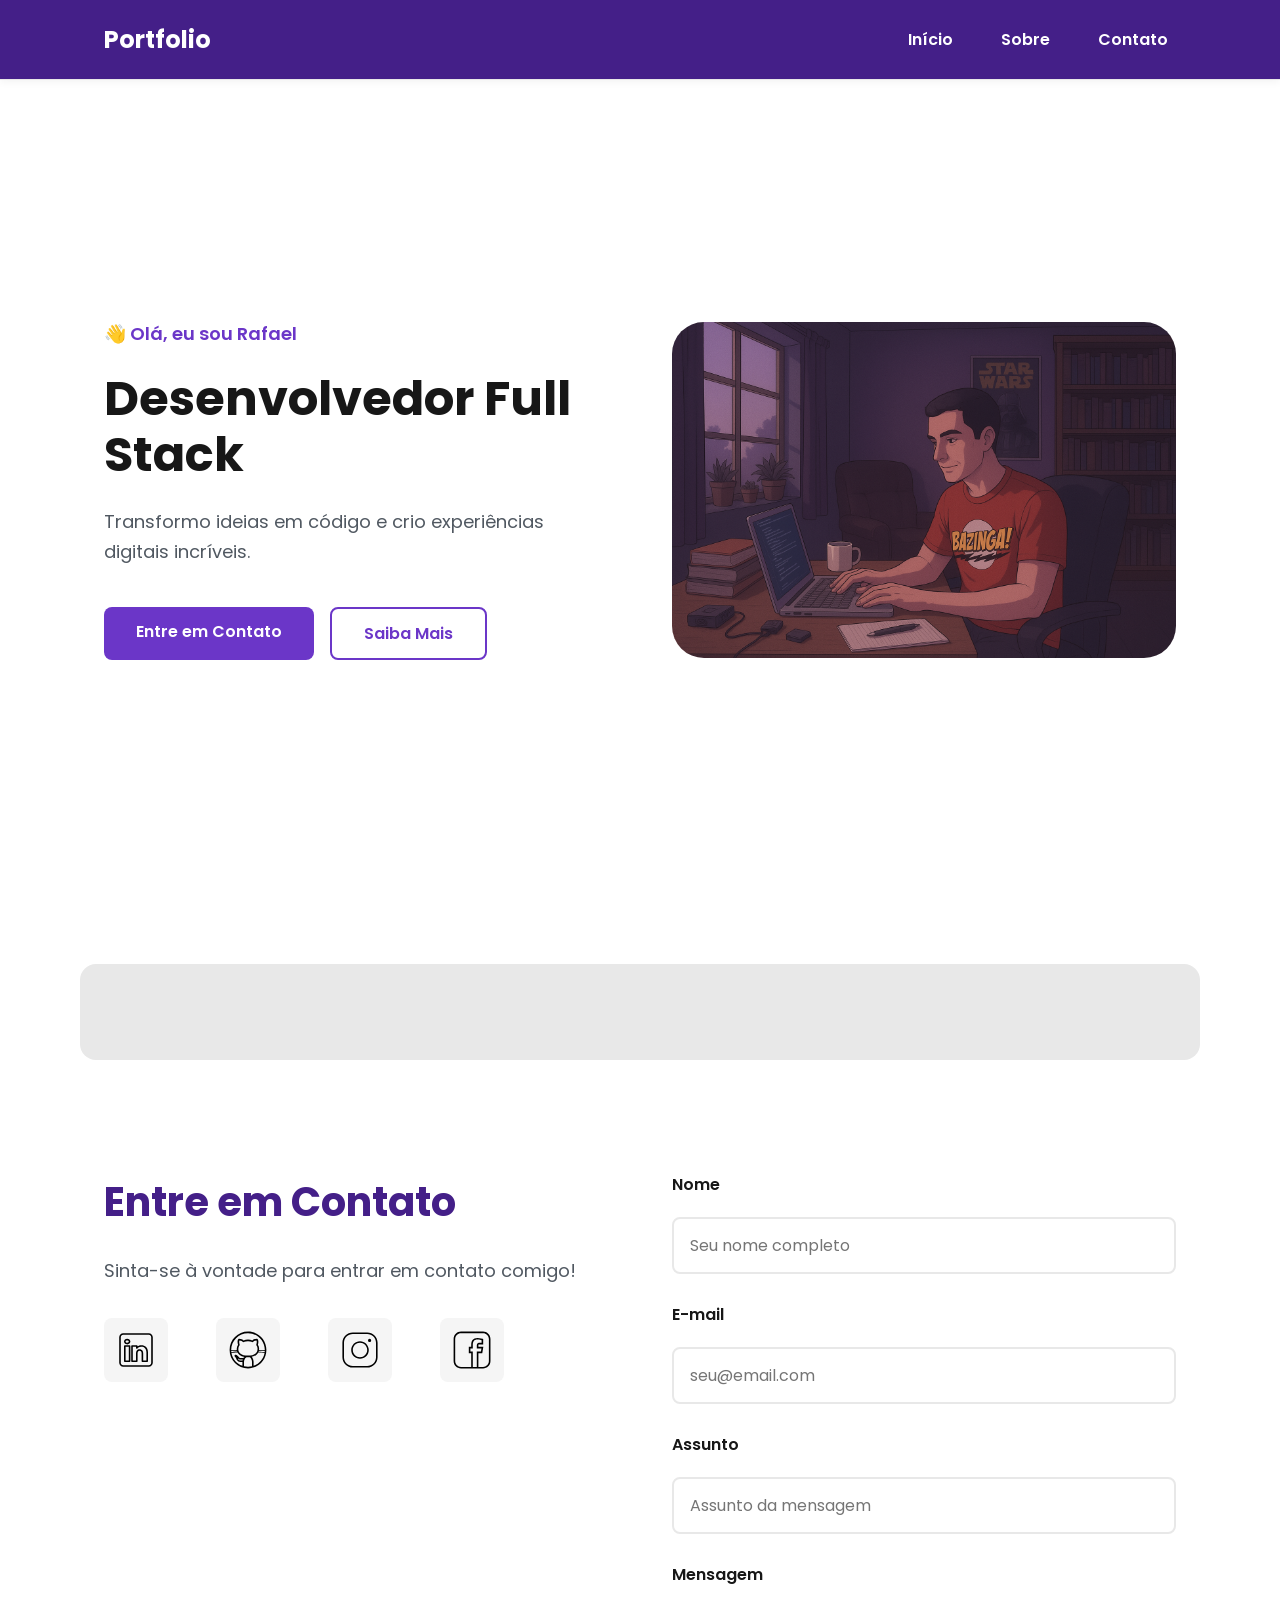
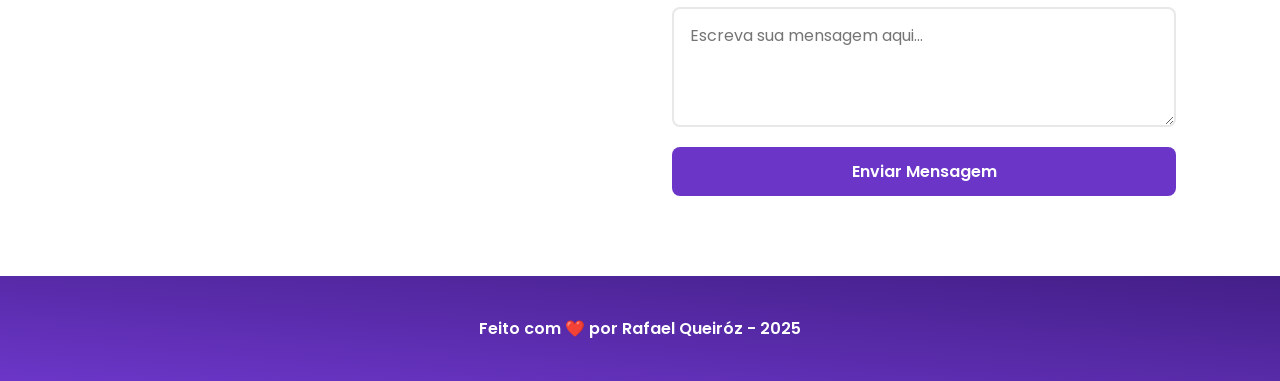
==== commit a58ac7d3: ":lipstick: Customização da Foto do Hero" ====
--- a/index.html
+++ b/index.html
@@ -59,7 +59,7 @@
                 </div>
             </article>
             <figure class="hero_image">
-                <img src="./assets/img/dev_man.svg" alt="Ilustração de desenvolvedor trabalhando"
+                <img src="./assets/img/eu.png" alt="Ilustração de desenvolvedor trabalhando"
                     class="illustration float-animation">
             </figure>
         </section>
